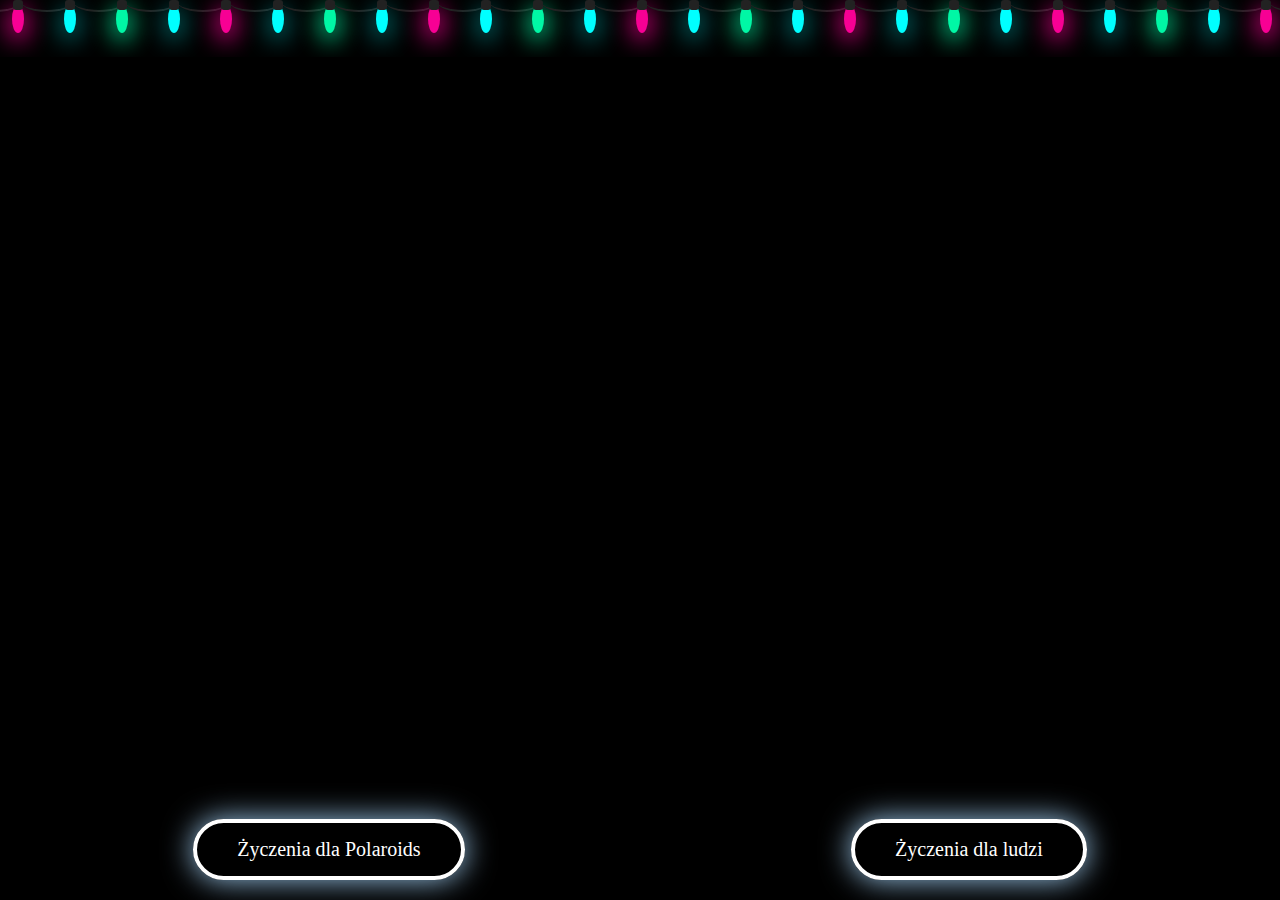
==== index.html @ e93e8764 "add folders" ====
<!DOCTYPE html>
<html lang="en">

<head>
    <meta charset="UTF-8">
    <meta http-equiv="X-UA-Compatible" content="IE=edge">
    <meta name="viewport" content="width=device-width, initial-scale=1.0">
    <link rel="stylesheet" href="./style/style.css">
    <title>🎄Merry Chrismass🎄</title>
</head>

<body>
    <ul id="lamp-list" class="lightrope"></ul>
    <div id="buttonDiv">

        <div class="button" id="server"> Życzenia dla Polaroids</div>
        <div class="button" id="people">Życzenia dla ludzi</div>
    </div>
    <script src="./JS/main.js"></script>
</body>

</html>
---- style/style.css ----
* {
  margin: 0;
  padding: 0;
  box-sizing: border-box;
}

body {
  background: #000;
}

main {
  width: 100vw;
  height: 100vh;
  background-image: url("../assets/background.gif");
  background-repeat: no-repeat;
  background-size: cover;
  overflow: hidden;
}

.circle {
  text-align: center;
  position: absolute;
  top: calc(50% - 200px);
  left: calc(50% - 200px);
  width: 400px;
  height: 400px;
  border-radius: 50%;
  background-color: #f70094;
}

.test {
  text-align: center;
  position: absolute;
  width: 100px;
  height: 100px;
  background-color: hotpink;
  border-radius: 50%;
}

#test1 {
  top: calc(30% - 50px);
  left: calc(50% - 50px);
}

#test2 {
  top: calc(43% - 50px);
  left: calc(41% - 50px);
}

#test3 {
  top: calc(43% - 50px);
  left: calc(59% - 50px);
}

#test4 {
  top: calc(60% - 50px);
  left: calc(41% - 50px);
}

#test5 {
  top: calc(60% - 50px);
  left: calc(59% - 50px);
}

#test6 {
  top: calc(70% - 50px);
  left: calc(50% - 50px);
}

#buttonDiv {
  position: absolute;
  bottom: 20px;
  width: 100vw;
  display: flex;
  flex-direction: row;
  justify-content: space-around;
}

.button {
  box-shadow: 0 0 30px #9ecaed;
  padding-top: 15px;
  padding-bottom: 15px;
  padding-left: 40px;
  padding-right: 40px;
  text-align: center;
  border-radius: 50px;
  font-size: 20px;
  color: white;
  width: fit-content;
  border: 0.3rem white solid;
}

.lightrope {
  text-align: center;
  white-space: nowrap;
  overflow: hidden;
  position: absolute;
  z-index: 1;
  margin: -15px 0 0 0;
  padding: 0;
  pointer-events: none;
  width: 100%;
}

.lightrope li {
  position: relative;
  animation-fill-mode: both;
  animation-iteration-count: infinite;
  list-style: none;
  margin: 0;
  padding: 0;
  display: block;
  width: 12px;
  height: 28px;
  border-radius: 50%;
  margin: 20px;
  display: inline-block;
  background: #00f7a5;
  box-shadow: 0px 4.66667px 24px 3px #00f7a5;
  animation-name: flash-1;
  animation-duration: 2s;
}

.lightrope li:nth-child(2n+1) {
  background: cyan;
  box-shadow: 0px 4.66667px 24px 3px rgba(0, 255, 255, 0.5);
  animation-name: flash-2;
  animation-duration: 0.4s;
}

.lightrope li:nth-child(4n+2) {
  background: #f70094;
  box-shadow: 0px 4.66667px 24px 3px #f70094;
  animation-name: flash-3;
  animation-duration: 1.1s;
}

.lightrope li:nth-child(odd) {
  animation-duration: 1.8s;
}

.lightrope li:nth-child(3n+1) {
  animation-duration: 1.4s;
}

.lightrope li:before {
  content: "";
  position: absolute;
  background: #222;
  width: 10px;
  height: 9.33333px;
  border-radius: 3px;
  top: -4.66667px;
  left: 1px;
}

.lightrope li:after {
  content: "";
  top: -14px;
  left: 9px;
  position: absolute;
  width: 52px;
  height: 18.66667px;
  border-bottom: solid #222 2px;
  border-radius: 50%;
}

.lightrope li:last-child:after {
  content: none;
}

.lightrope li:first-child {
  margin-left: -40px;
}

@keyframes flash-1 {
  0%,
  100% {
    background: #00f7a5;
    box-shadow: 0px 4.66667px 24px 3px #00f7a5;
  }
  50% {
    background: rgba(0, 247, 165, 0.4);
    box-shadow: 0px 4.66667px 24px 3px rgba(0, 247, 165, 0.2);
  }
}

@keyframes flash-2 {
  0%,
  100% {
    background: cyan;
    box-shadow: 0px 4.66667px 24px 3px cyan;
  }
  50% {
    background: rgba(0, 255, 255, 0.4);
    box-shadow: 0px 4.66667px 24px 3px rgba(0, 255, 255, 0.2);
  }
}

@keyframes flash-3 {
  0%,
  100% {
    background: #f70094;
    box-shadow: 0px 4.66667px 24px 3px #f70094;
  }
  50% {
    background: rgba(247, 0, 148, 0.4);
    box-shadow: 0px 4.66667px 24px 3px rgba(247, 0, 148, 0.2);
  }
}
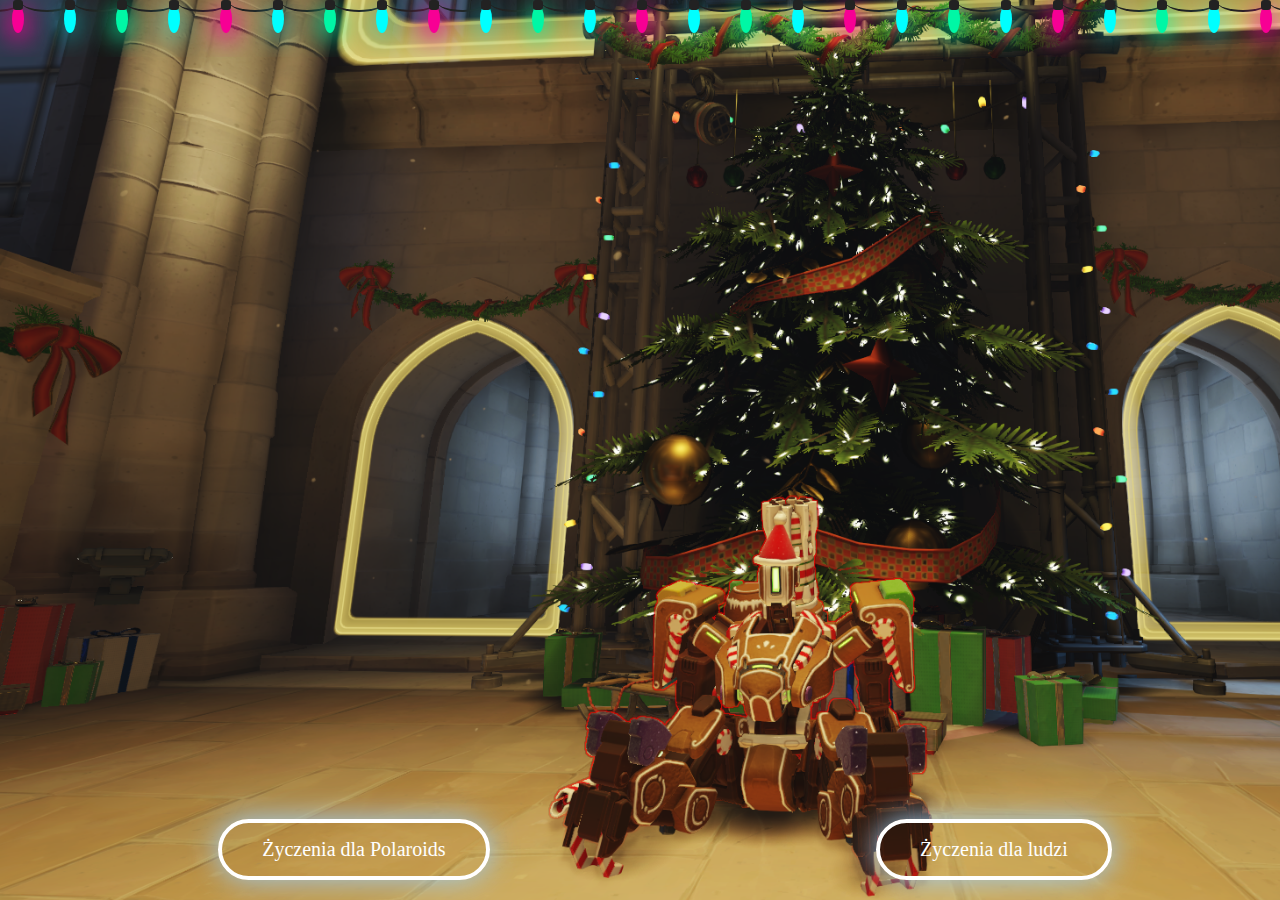
==== commit d20b7a8b: "add photo" ====
--- a/index.html
+++ b/index.html
@@ -6,16 +6,19 @@
     <meta http-equiv="X-UA-Compatible" content="IE=edge">
     <meta name="viewport" content="width=device-width, initial-scale=1.0">
     <link rel="stylesheet" href="./style/style.css">
+    <link rel="stylesheet" href="./style/general.css">
     <title>🎄Merry Chrismass🎄</title>
 </head>
 
 <body>
-    <ul id="lamp-list" class="lightrope"></ul>
-    <div id="buttonDiv">
+    <main id="index-main">
+        <ul id="lamp-list" class="lightrope"></ul>
+        <div id="buttonDiv">
 
-        <div class="button" id="server"> Życzenia dla Polaroids</div>
-        <div class="button" id="people">Życzenia dla ludzi</div>
-    </div>
+            <div class="button" id="server"> Życzenia dla Polaroids</div>
+            <div class="button" id="people">Życzenia dla ludzi</div>
+        </div>
+    </main>
     <script src="./JS/main.js"></script>
 </body>
 
--- a/style/style.css
+++ b/style/style.css
@@ -2,13 +2,23 @@
   margin: 0;
   padding: 0;
   box-sizing: border-box;
+  user-select: none;
 }
 
 body {
   background: #000;
 }
 
-main {
+#index-main {
+  width: 100vw;
+  height: 100vh;
+  background-image: url("../assets/bastion.png");
+  background-repeat: no-repeat;
+  background-size: cover;
+  overflow: hidden;
+}
+
+#people-main {
   width: 100vw;
   height: 100vh;
   background-image: url("../assets/background.gif");
@@ -17,54 +27,63 @@
   overflow: hidden;
 }
 
-.circle {
-  text-align: center;
-  position: absolute;
-  top: calc(50% - 200px);
-  left: calc(50% - 200px);
-  width: 400px;
-  height: 400px;
-  border-radius: 50%;
-  background-color: #f70094;
-}
-
 .test {
   text-align: center;
   position: absolute;
-  width: 100px;
-  height: 100px;
+  width: 120px;
+  height: 120px;
   background-color: hotpink;
   border-radius: 50%;
-}
-
-#test1 {
+  background-repeat: no-repeat;
+  background-size: cover;
+  overflow: hidden;
+  border: white solid 2px;
+  box-shadow: 0 0 30px #9ecaed;
+  color: white;
+  font-size: larger;
+  font-weight: bold;
+  padding-top: 80px;
+}
+
+.test:hover {
+  box-shadow: 5px 5px 15px #33d324, -5px -5px 15px #b60505;
+}
+
+#Mleko {
   top: calc(30% - 50px);
   left: calc(50% - 50px);
-}
-
-#test2 {
+  background-image: url("../assets/Melcio.png");
+}
+
+#Dorime {
   top: calc(43% - 50px);
   left: calc(41% - 50px);
-}
-
-#test3 {
+  background-image: url("../assets/Dorime.png");
+  color: #000;
+}
+
+#Pola {
   top: calc(43% - 50px);
   left: calc(59% - 50px);
-}
-
-#test4 {
+  background-image: url("../assets/Pola.png");
+}
+
+#Dobek {
   top: calc(60% - 50px);
   left: calc(41% - 50px);
-}
-
-#test5 {
+  background-image: url("../assets/DobMat.png");
+}
+
+#Zupa {
   top: calc(60% - 50px);
   left: calc(59% - 50px);
-}
-
-#test6 {
+  background-image: url("../assets/zupa.png");
+}
+
+#Grubus {
   top: calc(70% - 50px);
   left: calc(50% - 50px);
+  background-image: url("../assets/Grubus.png");
 }
 
 #buttonDiv {
@@ -74,20 +93,6 @@
   display: flex;
   flex-direction: row;
   justify-content: space-around;
-}
-
-.button {
-  box-shadow: 0 0 30px #9ecaed;
-  padding-top: 15px;
-  padding-bottom: 15px;
-  padding-left: 40px;
-  padding-right: 40px;
-  text-align: center;
-  border-radius: 50px;
-  font-size: 20px;
-  color: white;
-  width: fit-content;
-  border: 0.3rem white solid;
 }
 
 .lightrope {
@@ -174,11 +179,13 @@
 }
 
 @keyframes flash-1 {
+
   0%,
   100% {
     background: #00f7a5;
     box-shadow: 0px 4.66667px 24px 3px #00f7a5;
   }
+
   50% {
     background: rgba(0, 247, 165, 0.4);
     box-shadow: 0px 4.66667px 24px 3px rgba(0, 247, 165, 0.2);
@@ -186,11 +193,13 @@
 }
 
 @keyframes flash-2 {
+
   0%,
   100% {
     background: cyan;
     box-shadow: 0px 4.66667px 24px 3px cyan;
   }
+
   50% {
     background: rgba(0, 255, 255, 0.4);
     box-shadow: 0px 4.66667px 24px 3px rgba(0, 255, 255, 0.2);
@@ -198,13 +207,15 @@
 }
 
 @keyframes flash-3 {
+
   0%,
   100% {
     background: #f70094;
     box-shadow: 0px 4.66667px 24px 3px #f70094;
   }
+
   50% {
     background: rgba(247, 0, 148, 0.4);
     box-shadow: 0px 4.66667px 24px 3px rgba(247, 0, 148, 0.2);
   }
-}
+}--- a/style/general.css
+++ b/style/general.css
@@ -0,0 +1,25 @@
+.button {
+    box-shadow: 0 0 30px #9ecaed;
+    padding-top: 15px;
+    padding-bottom: 15px;
+    padding-left: 40px;
+    padding-right: 40px;
+    text-align: center;
+    border-radius: 50px;
+    font-size: 20px;
+    color: white;
+    width: fit-content;
+    border: 0.3rem white solid;
+    margin-top: 20px;
+    margin-left: 50px;
+}
+
+.button:hover {
+    box-shadow: 5px 5px 15px #33d324, -5px -5px 15px #b60505;
+    border-color: #ffffffbd;
+}
+
+.webIcon {
+    position: absolute;
+    transform: translate(-50%, -50%);
+}